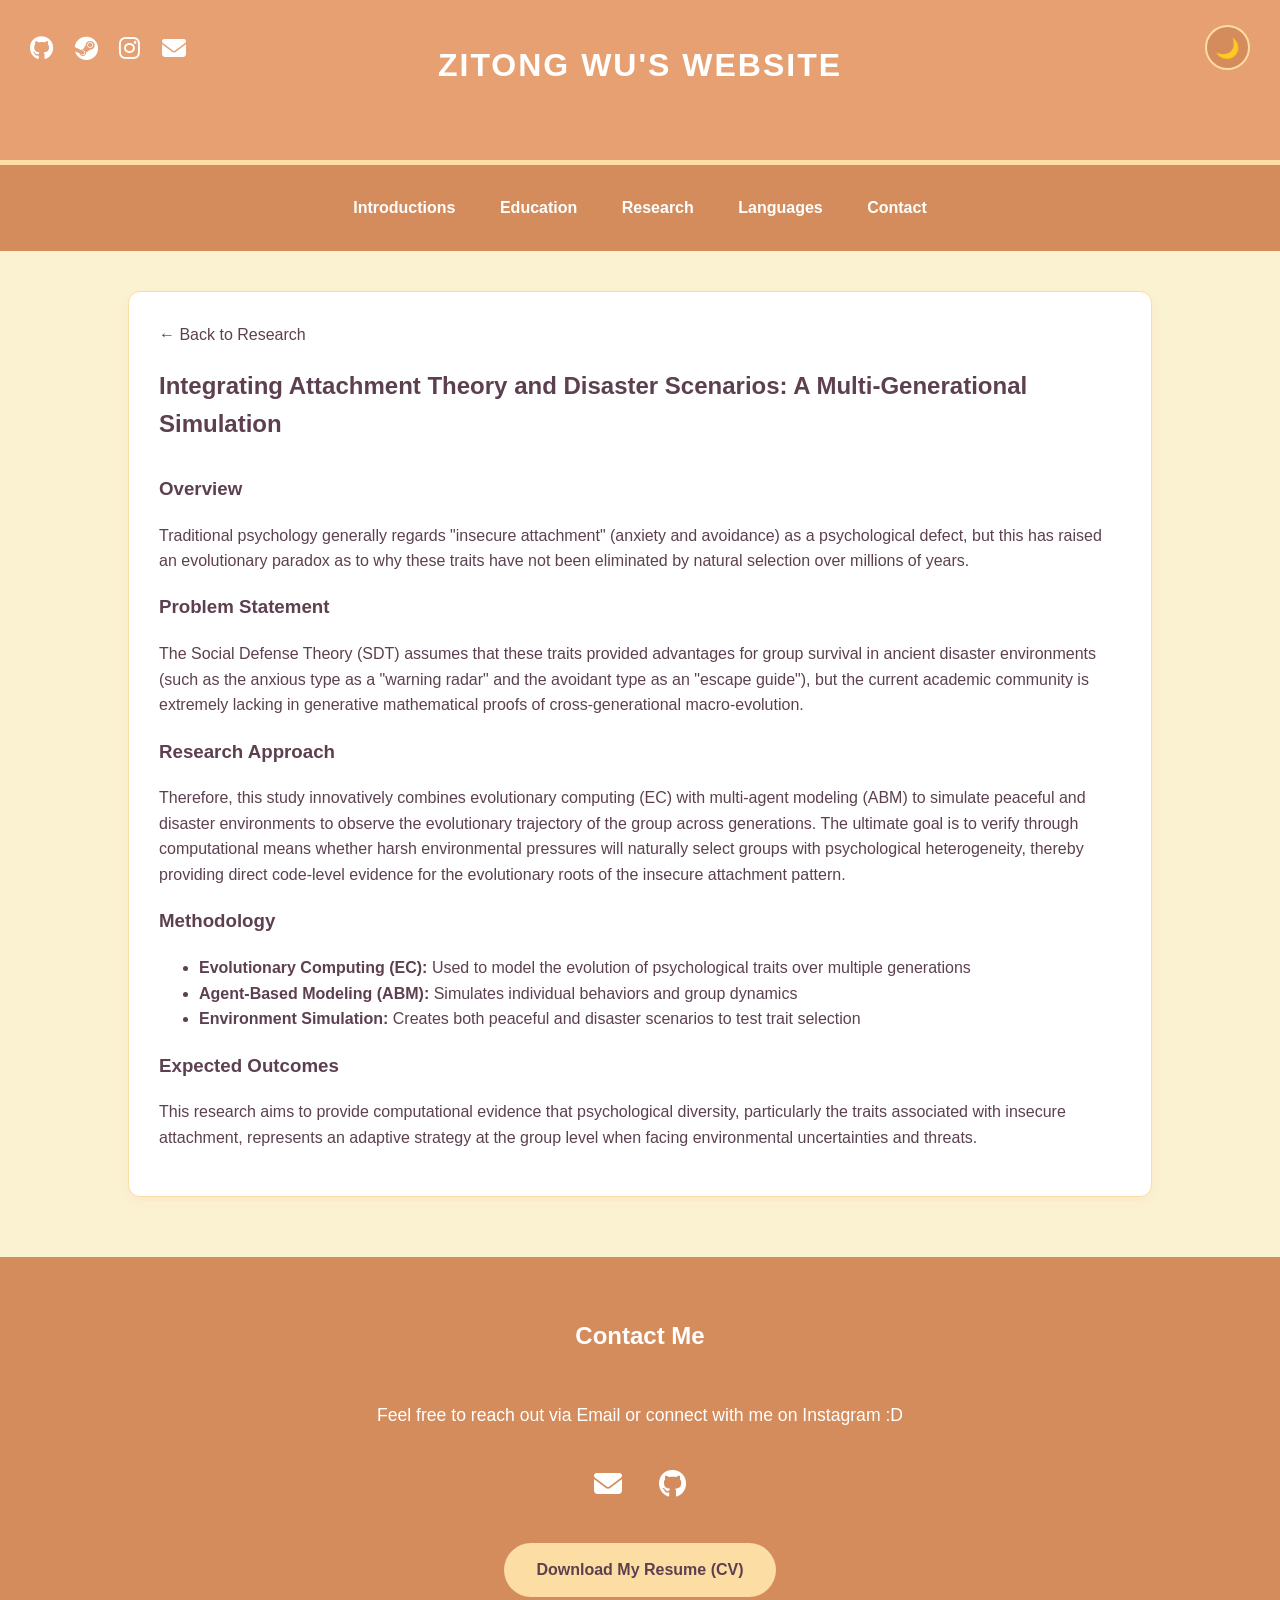
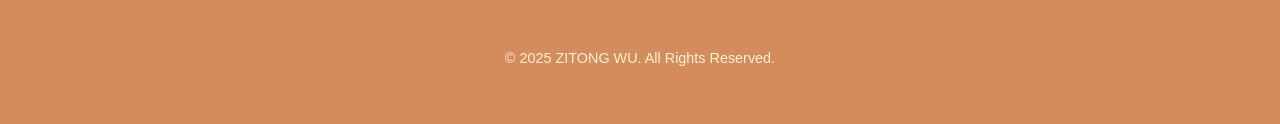
==== attachment-theory.html @ c6169b36 "Add attachment theory research detail page with clickable link" ====
<!DOCTYPE html>
<html lang="en">
<head>
    <meta charset="UTF-8">
    <meta name="viewport" content="width=device-width, initial-scale=1.0">
    <title>Attachment Theory Research - ZITONG WU</title>
    <link rel="stylesheet" href="./assets/css/style.css"/>
    <link rel="stylesheet" href="https://cdnjs.cloudflare.com/ajax/libs/font-awesome/6.5.1/css/all.min.css">
</head>

<body>

<header>
    <div class="header-social-links">
        <a href="https://github.com/wu-zt" target="_blank" title="GitHub">
            <i class="fa-brands fa-github"></i>
        </a>
        <a href="https://steamcommunity.com/profiles/76561199210332699/" target="_blank" title="Steam">
            <i class="fa-brands fa-steam"></i>
        </a>
        <a href="https://www.instagram.com/to.ngtong924?igsh=MWI4eTR2eGp2MW1rMw%3D%3D&utm_source=qr" target="_blank" title="Instagram">
            <i class="fa-brands fa-instagram"></i>
        </a>
        <a href="mailto:[wu204080@gmail.com]" title="Email">
            <i class="fa-solid fa-envelope"></i>
        </a>
    </div>

    <h1>ZITONG WU's Website</h1>

    <button id="theme-toggle-button">
        🌙
    </button>
</header>

<nav>
    <div class="container">
        <a href="./index.html#resume">Introductions</a>
        <a href="./index.html#education">Education</a>
        <a href="./index.html#research">Research</a>
        <a href="./index.html#languages">Languages</a>
        <a href="./index.html#contact">Contact</a>
    </div>
</nav>

<div class="container">
    <section id="research-detail">
        <a href="./index.html#research" style="text-decoration: none; color: inherit;">← Back to Research</a>
        
        <h2>Integrating Attachment Theory and Disaster Scenarios: A Multi-Generational Simulation</h2>
        
        <div style="margin-top: 30px;">
            <h3>Overview</h3>
            <p>Traditional psychology generally regards "insecure attachment" (anxiety and avoidance) as a psychological defect, but this has raised an evolutionary paradox as to why these traits have not been eliminated by natural selection over millions of years.</p>

            <h3>Problem Statement</h3>
            <p>The Social Defense Theory (SDT) assumes that these traits provided advantages for group survival in ancient disaster environments (such as the anxious type as a "warning radar" and the avoidant type as an "escape guide"), but the current academic community is extremely lacking in generative mathematical proofs of cross-generational macro-evolution.</p>

            <h3>Research Approach</h3>
            <p>Therefore, this study innovatively combines evolutionary computing (EC) with multi-agent modeling (ABM) to simulate peaceful and disaster environments to observe the evolutionary trajectory of the group across generations. The ultimate goal is to verify through computational means whether harsh environmental pressures will naturally select groups with psychological heterogeneity, thereby providing direct code-level evidence for the evolutionary roots of the insecure attachment pattern.</p>

            <h3>Methodology</h3>
            <ul>
                <li><strong>Evolutionary Computing (EC):</strong> Used to model the evolution of psychological traits over multiple generations</li>
                <li><strong>Agent-Based Modeling (ABM):</strong> Simulates individual behaviors and group dynamics</li>
                <li><strong>Environment Simulation:</strong> Creates both peaceful and disaster scenarios to test trait selection</li>
            </ul>

            <h3>Expected Outcomes</h3>
            <p>This research aims to provide computational evidence that psychological diversity, particularly the traits associated with insecure attachment, represents an adaptive strategy at the group level when facing environmental uncertainties and threats.</p>
        </div>
    </section>
</div>

<footer>
    <section id="contact">
        <h2>Contact Me</h2>

        <p class="contact-message">
            <br>Feel free to reach out via Email or connect with me on Instagram :D
        </p>

        <div class="footer-social-links">
            <a href="mailto:[your.email@example.com]" title="Email">
                <i class="fa-solid fa-envelope"></i>
            </a>

            <a href="https://github.com/wu-zt" target="_blank" title="GitHub">
                <i class="fa-brands fa-github"></i>
            </a>
        </div>

        <a href="./assets/docs/WuZiTong_CN.pdf" class="resume-button" target="_blank">Download My Resume (CV)</a>

        <p class="copyright">
            © 2025 ZITONG WU. All Rights Reserved.
        </p>

    </section>
</footer>

<script src="assets/js/script.js"></script>
</body>
</html>
---- assets/css/style.css ----
/* =========================================
   基础样式 & 奶油色日间模式 (Light Mode)
========================================= */

body {
    font-family: Arial, sans-serif;
    line-height: 1.6;
    background-color: #FBF2D2; /* 奶油色背景 */
    color: #5D4050;           /* 深咖啡/紫文字，保持阅读质感 */
    margin: 0;
    padding: 0;
}

.container {
    width: 80%;
    margin: auto;
    overflow: hidden;
    padding: 20px;
}

/* --- 页眉 (Header) --- */
header {
    background: #E6A071;      /* 焦糖橘 */
    color: #ffffff;
    padding: 40px 0;
    min-height: 80px;
    border-bottom: #FCDDA3 5px solid;
    position: relative;       /* 必须保留，为了按钮定位 */
    text-align: center;
}

header h1 {
    margin: 0;
    text-transform: uppercase;
    font-size: 2em;
    letter-spacing: 2px;
}

/* 昼夜模式切换按钮 */
#theme-toggle-button {
    position: absolute;
    top: 25px;
    right: 30px;
    background-color: #D48C5C;
    color: #fff;
    border: 2px solid #FCDDA3;
    width: 45px;
    height: 45px;
    border-radius: 50%;
    font-size: 20px;
    cursor: pointer;
    transition: all 0.3s;
    z-index: 100;
}

#theme-toggle-button:hover {
    background-color: #FCDDA3;
    color: #5D4050;
    transform: scale(1.1);
}

/* 页眉左上角社交图标 */
.header-social-links {
    position: absolute;
    top: 30px;
    left: 30px;
    z-index: 100;
}

.header-social-links a {
    font-size: 24px;
    color: #ffffff;
    margin-right: 15px;
    text-decoration: none;
    transition: 0.3s;
}

.header-social-links a:hover {
    color: #FCDDA3;
    transform: scale(1.2);
}

/* --- 导航栏 (Nav) --- */
nav {
    background: #D48C5C;
    color: #fff;
    padding: 10px 0;
    text-align: center;
}

nav a {
    color: #fff;
    text-decoration: none;
    padding: 5px 20px;
    font-weight: bold;
    transition: background 0.3s, color 0.3s;
}

nav a:hover {
    background: #FCDDA3;
    color: #5D4050;
}

/* --- 内容区块 (Section) --- */
section {
    background: #ffffff;
    padding: 30px;
    margin-top: 20px;
    border-radius: 12px;
    border: 1px solid #FCDDA3;
    box-shadow: 0 4px 10px rgba(230, 160, 113, 0.1);
}

/* 个人简介布局 */
.intro-box {
    display: flex;
    flex-wrap: wrap;
    align-items: center;
    justify-content: center;
    gap: 30px;
    margin-bottom: 20px;
}

.profile-image {
    width: 180px;
    height: 180px;
    border-radius: 50%;
    object-fit: cover;
    border: 4px solid #FCDDA3;
    box-shadow: 0 4px 15px rgba(0, 0, 0, 0.1);
    flex-shrink: 0;
}

/* 教育与项目经历框框 */
.education-box, .project-box {
    background: #FFFBF0;
    border: 2px dashed #FCDDA3;
    border-radius: 10px;
    padding: 20px;
    margin: 20px auto;
    width: 90%;
    box-sizing: border-box; /* 防止宽度溢出错位 */
}

.project-box h3 {
    color: #D48C5C;
    margin-top: 0;
}


/* =========================================
   页脚与联系方式 (Footer & Contact)
========================================= */

footer {
    text-align: center;
    padding: 40px 20px;
    background: #D48C5C;
    color: #ffffff;
    margin-top: 40px;
}

/* 关键修复：去除页脚内 section 的白色卡片样式，防止文字隐身 */
footer section {
    background: transparent !important;
    border: none !important;
    box-shadow: none !important;
    padding: 0;
    margin: 0;
}

.contact-message {
    color: #ffffff;
    font-size: 1.1em;
    line-height: 1.5;
    margin-bottom: 25px;
}

.footer-social-links {
    text-align: center;
    padding: 10px 0;
    margin-bottom: 25px;
}

.footer-social-links a {
    font-size: 28px;
    color: #ffffff;
    margin: 0 15px;
    text-decoration: none;
    transition: 0.3s;
}

.footer-social-links a:hover {
    color: #FCDDA3;
    transform: scale(1.2);
}

/* 下载简历按钮 */
.resume-button {
    display: inline-block;
    background-color: #FCDDA3;
    color: #5D4050;
    padding: 12px 30px;
    border-radius: 30px;
    text-decoration: none;
    font-weight: bold;
    margin-bottom: 30px;
    transition: 0.3s;
    border: 2px solid transparent;
}

.resume-button:hover {
    background-color: #ffffff;
    border: 2px solid #FCDDA3;
    transform: translateY(-3px);
}

.copyright {
    font-size: 0.9em;
    color: #FBF2D2;
    margin-top: 20px;
}


/* =========================================
   黑夜模式 (Dark Mode)
========================================= */

body.dark-mode {
    background-color: #2D241E; /* 深咖色背景 */
    color: #FBF2D2;            /* 奶油色文字 */
}

/* 黑夜模式的页眉和页脚 */
body.dark-mode header,
body.dark-mode footer {
    background: #1F1814;
    border-color: #D48C5C;
}

body.dark-mode header h1 {
    color: #FCDDA3;
}

/* 黑夜模式的导航栏修复 */
body.dark-mode nav {
    background: #1F1814;
    border-bottom: 1px solid #3D322A;
}

body.dark-mode nav a {
    color: #FBF2D2;
}

body.dark-mode nav a:hover {
    background: #5D4050;
    color: #FCDDA3;
}

/* 黑夜模式的内容卡片 */
body.dark-mode section {
    background: #3D322A;
    border-color: #D48C5C;
    box-shadow: none;
}

body.dark-mode .education-box,
body.dark-mode .project-box {
    background: #2D241E;
    border-color: #D48C5C;
}

/* 黑夜模式的按钮和图标 */
body.dark-mode #theme-toggle-button {
    background-color: #3D322A;
    border-color: #D48C5C;
}

body.dark-mode .header-social-links a,
body.dark-mode .footer-social-links a,
body.dark-mode .contact-message {
    color: #FBF2D2;
}

body.dark-mode .header-social-links a:hover,
body.dark-mode .footer-social-links a:hover {
    color: #FCDDA3;
}

/* 黑夜模式简历按钮 */
body.dark-mode .resume-button {
    background-color: #D48C5C;
    color: #ffffff;
}

body.dark-mode .resume-button:hover {
    background-color: #3D322A;
    color: #FCDDA3;
    border-color: #D48C5C;
}
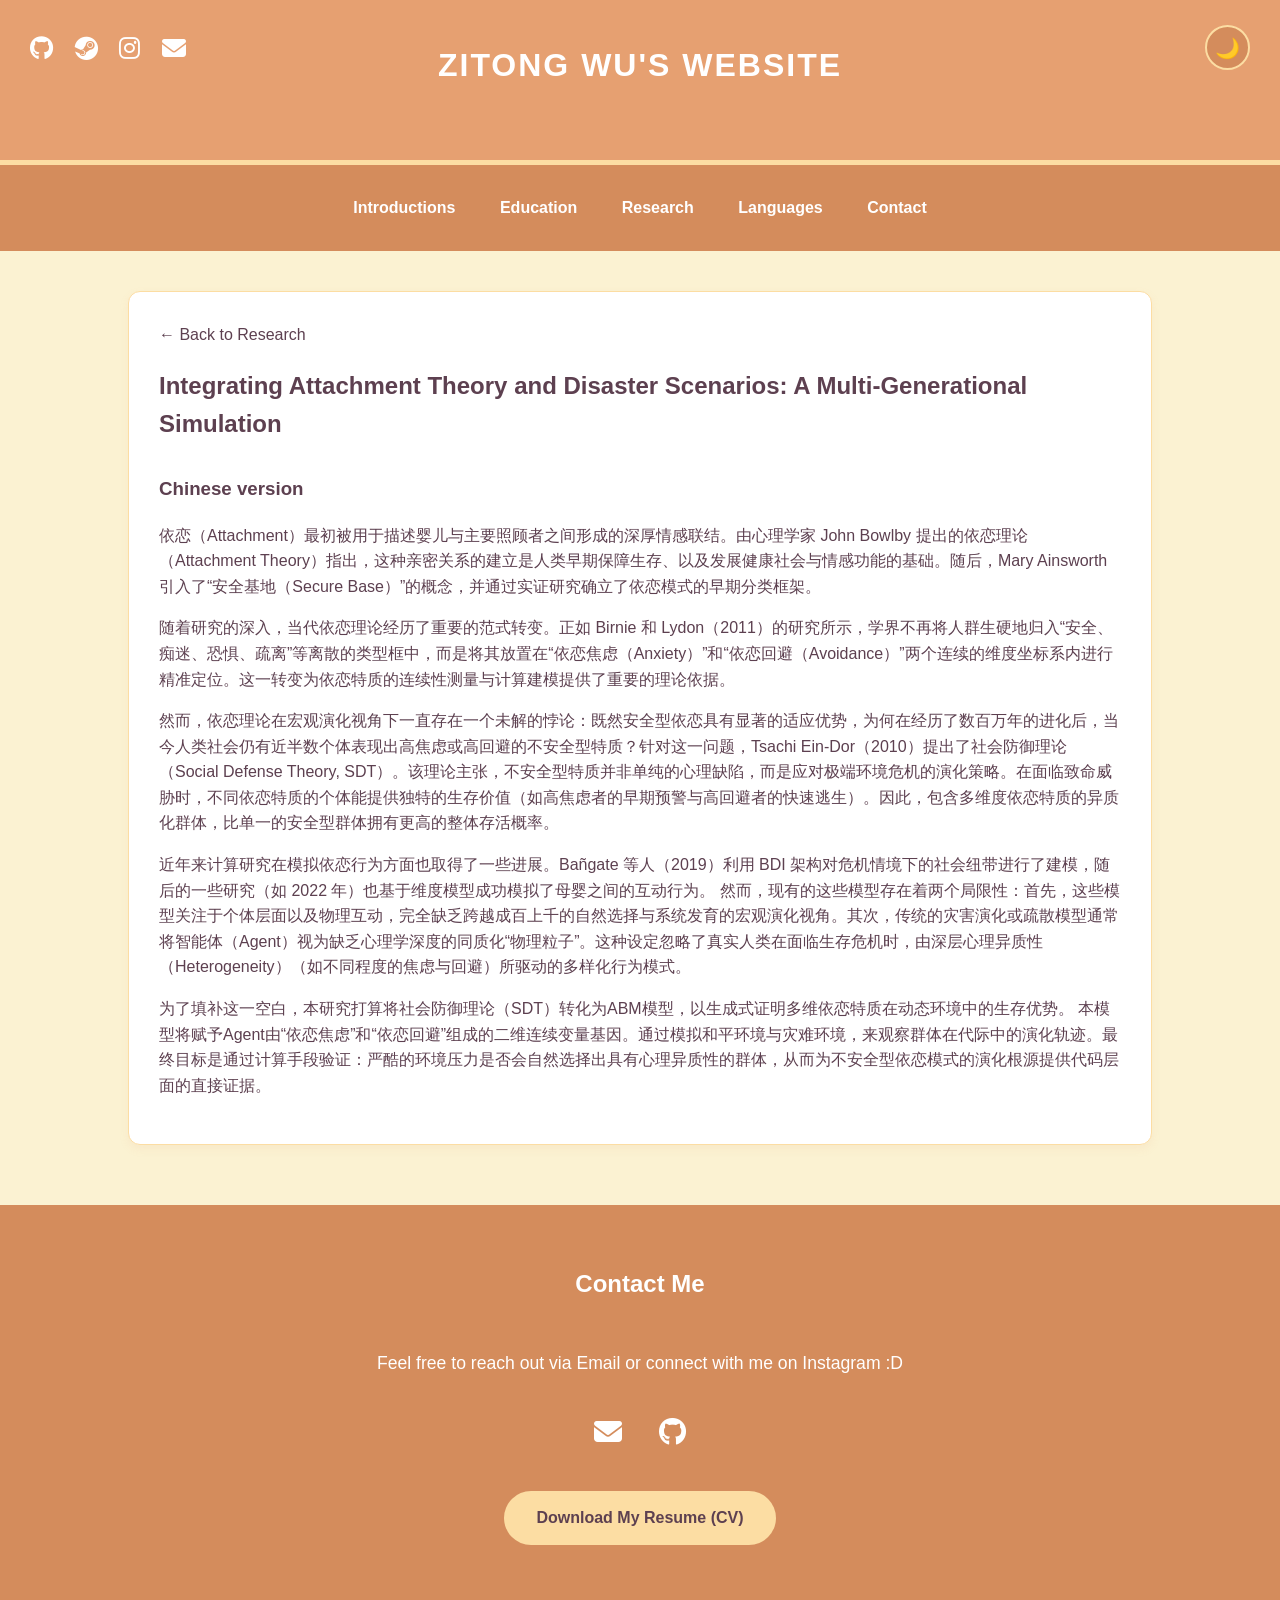
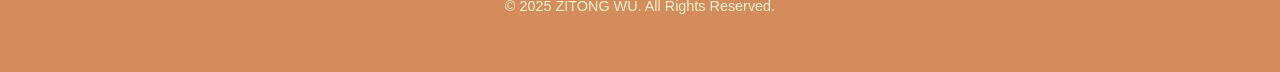
==== commit d9fdf485: "Update attachment theory page" ====
--- a/attachment-theory.html
+++ b/attachment-theory.html
@@ -50,24 +50,16 @@
         <h2>Integrating Attachment Theory and Disaster Scenarios: A Multi-Generational Simulation</h2>
         
         <div style="margin-top: 30px;">
-            <h3>Overview</h3>
-            <p>Traditional psychology generally regards "insecure attachment" (anxiety and avoidance) as a psychological defect, but this has raised an evolutionary paradox as to why these traits have not been eliminated by natural selection over millions of years.</p>
-
-            <h3>Problem Statement</h3>
-            <p>The Social Defense Theory (SDT) assumes that these traits provided advantages for group survival in ancient disaster environments (such as the anxious type as a "warning radar" and the avoidant type as an "escape guide"), but the current academic community is extremely lacking in generative mathematical proofs of cross-generational macro-evolution.</p>
-
-            <h3>Research Approach</h3>
-            <p>Therefore, this study innovatively combines evolutionary computing (EC) with multi-agent modeling (ABM) to simulate peaceful and disaster environments to observe the evolutionary trajectory of the group across generations. The ultimate goal is to verify through computational means whether harsh environmental pressures will naturally select groups with psychological heterogeneity, thereby providing direct code-level evidence for the evolutionary roots of the insecure attachment pattern.</p>
-
-            <h3>Methodology</h3>
-            <ul>
-                <li><strong>Evolutionary Computing (EC):</strong> Used to model the evolution of psychological traits over multiple generations</li>
-                <li><strong>Agent-Based Modeling (ABM):</strong> Simulates individual behaviors and group dynamics</li>
-                <li><strong>Environment Simulation:</strong> Creates both peaceful and disaster scenarios to test trait selection</li>
-            </ul>
-
-            <h3>Expected Outcomes</h3>
-            <p>This research aims to provide computational evidence that psychological diversity, particularly the traits associated with insecure attachment, represents an adaptive strategy at the group level when facing environmental uncertainties and threats.</p>
+            <h3>Chinese version</h3>
+            <p>依恋（Attachment）最初被用于描述婴儿与主要照顾者之间形成的深厚情感联结。由心理学家 John Bowlby 提出的依恋理论（Attachment Theory）指出，这种亲密关系的建立是人类早期保障生存、以及发展健康社会与情感功能的基础。随后，Mary Ainsworth 引入了“安全基地（Secure Base）”的概念，并通过实证研究确立了依恋模式的早期分类框架。</p>
+            <p>随着研究的深入，当代依恋理论经历了重要的范式转变。正如 Birnie 和 Lydon（2011）的研究所示，学界不再将人群生硬地归入“安全、痴迷、恐惧、疏离”等离散的类型框中，而是将其放置在“依恋焦虑（Anxiety）”和“依恋回避（Avoidance）”两个连续的维度坐标系内进行精准定位。这一转变为依恋特质的连续性测量与计算建模提供了重要的理论依据。</p>
+            <p>然而，依恋理论在宏观演化视角下一直存在一个未解的悖论：既然安全型依恋具有显著的适应优势，为何在经历了数百万年的进化后，当今人类社会仍有近半数个体表现出高焦虑或高回避的不安全型特质？针对这一问题，Tsachi Ein-Dor（2010）提出了社会防御理论（Social Defense Theory, SDT）。该理论主张，不安全型特质并非单纯的心理缺陷，而是应对极端环境危机的演化策略。在面临致命威胁时，不同依恋特质的个体能提供独特的生存价值（如高焦虑者的早期预警与高回避者的快速逃生）。因此，包含多维度依恋特质的异质化群体，比单一的安全型群体拥有更高的整体存活概率。</p>
+            <p>近年来计算研究在模拟依恋行为方面也取得了一些进展。Bañgate 等人（2019）利用 BDI 架构对危机情境下的社会纽带进行了建模，随后的一些研究（如 2022 年）也基于维度模型成功模拟了母婴之间的互动行为。
+然而，现有的这些模型存在着两个局限性：首先，这些模型关注于个体层面以及物理互动，完全缺乏跨越成百上千的自然选择与系统发育的宏观演化视角。其次，传统的灾害演化或疏散模型通常将智能体（Agent）视为缺乏心理学深度的同质化“物理粒子”。这种设定忽略了真实人类在面临生存危机时，由深层心理异质性（Heterogeneity）（如不同程度的焦虑与回避）所驱动的多样化行为模式。</p>
+            <p>为了填补这一空白，本研究打算将社会防御理论（SDT）转化为ABM模型，以生成式证明多维依恋特质在动态环境中的生存优势。
+本模型将赋予Agent由“依恋焦虑”和“依恋回避”组成的二维连续变量基因。通过模拟和平环境与灾难环境，来观察群体在代际中的演化轨迹。最终目标是通过计算手段验证：严酷的环境压力是否会自然选择出具有心理异质性的群体，从而为不安全型依恋模式的演化根源提供代码层面的直接证据。
+</p>
+        
         </div>
     </section>
 </div>
